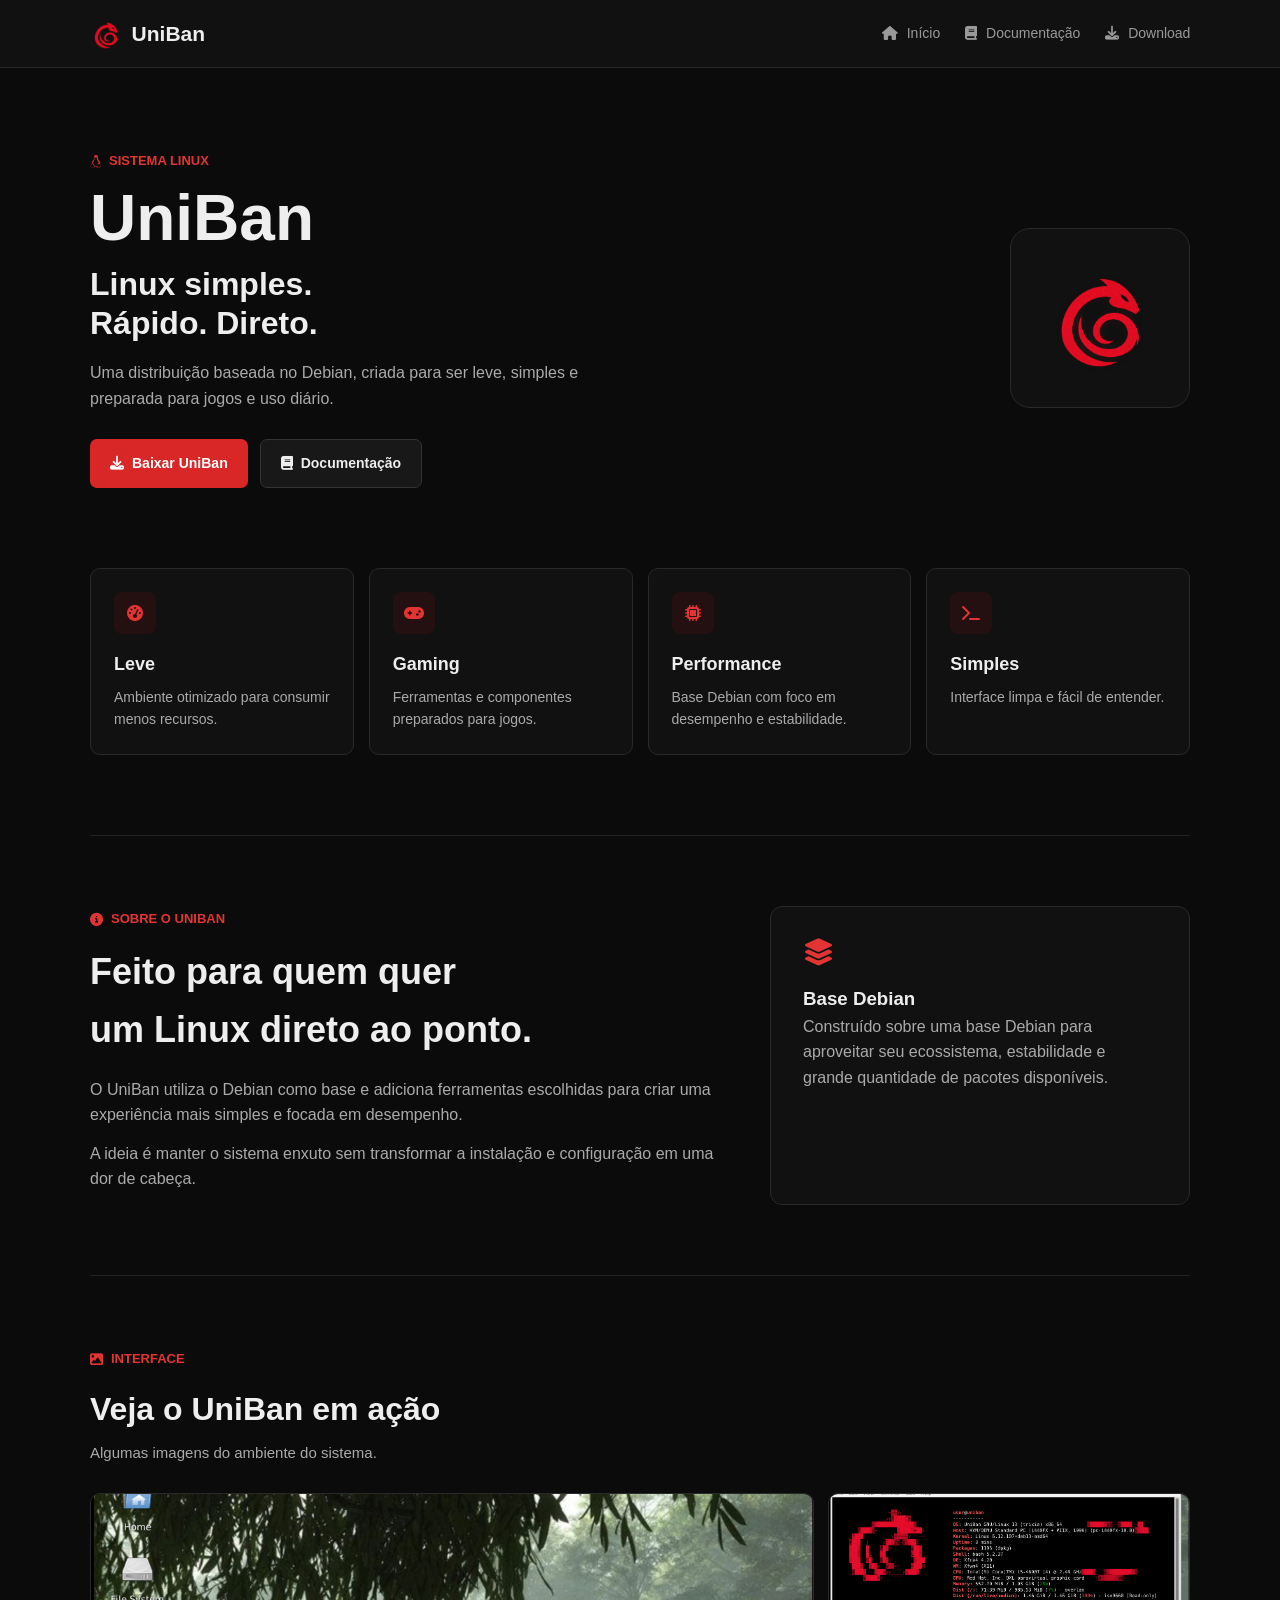
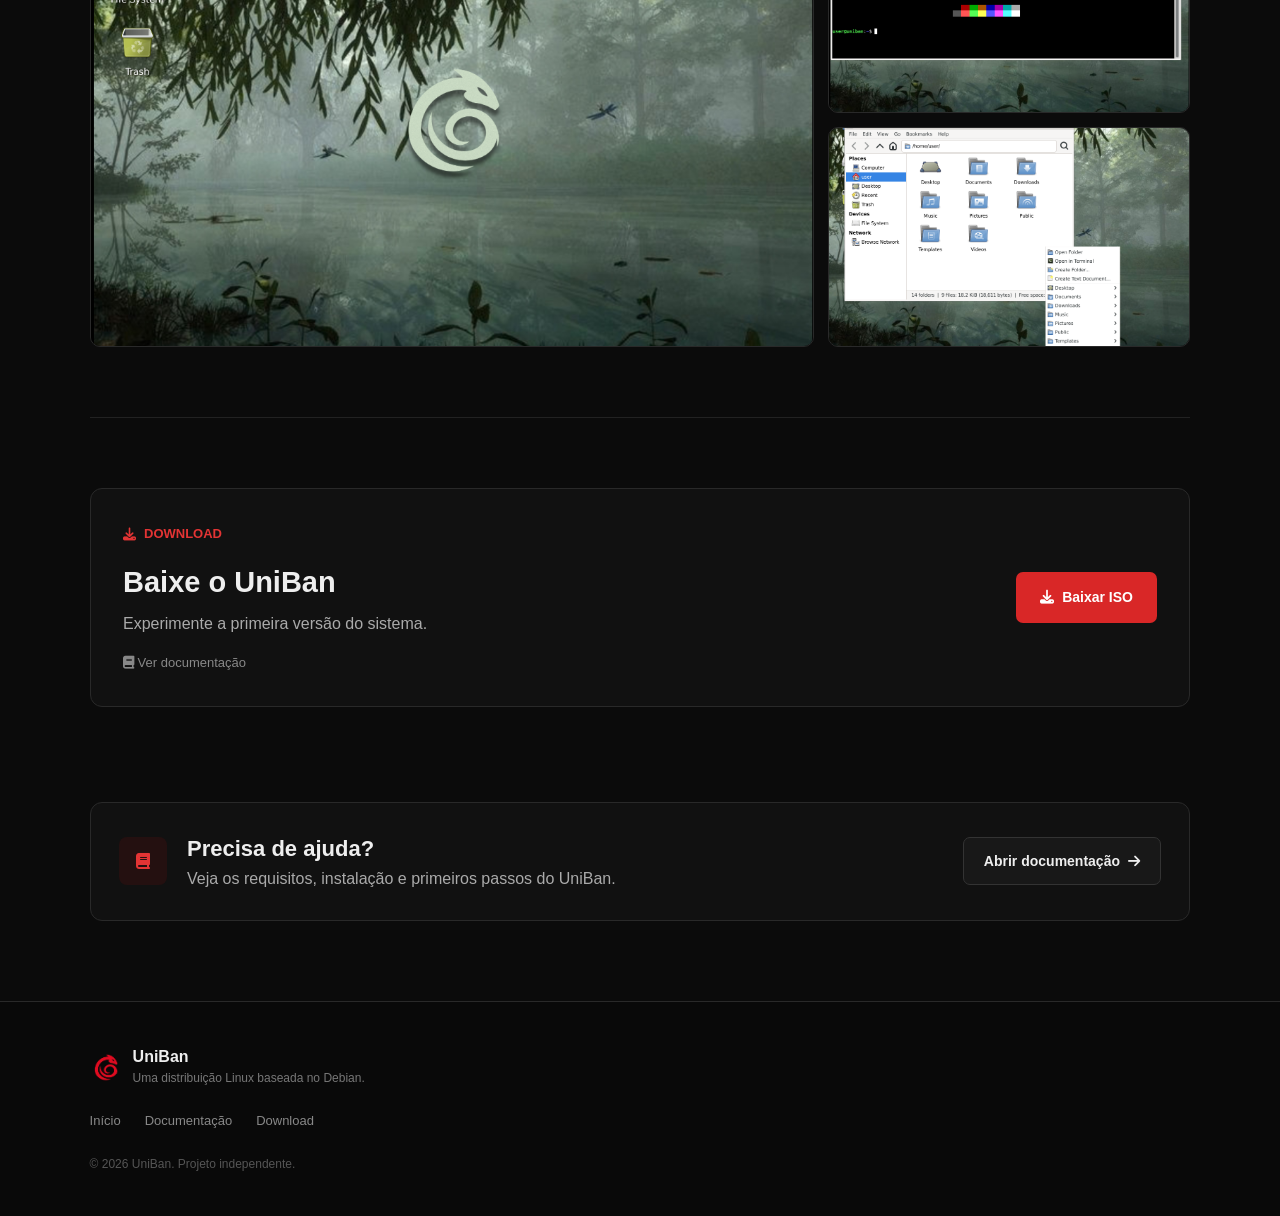
==== index.html @ 5420e9c3 "Add files via upload" ====
<!DOCTYPE html>
<html lang="pt-BR">

<head>
  <meta charset="UTF-8">
  <meta name="viewport" content="width=device-width, initial-scale=1.0">

  <title>UniBan — Sistema Linux</title>

  <link rel="stylesheet"
    href="https://cdnjs.cloudflare.com/ajax/libs/font-awesome/6.5.2/css/all.min.css">

  <link rel="stylesheet" href="style.css">
</head>

<body>

  <!-- =========================
       TOPO
       ========================= -->

  <header class="topbar">

    <a href="index.html" class="brand">
      <img src="assets/logo.png" alt="UniBan">
      <span>UniBan</span>
    </a>

    <nav>
      <a href="index.html">
        <i class="fa-solid fa-house"></i>
        Início
      </a>

      <a href="documentacao.html">
        <i class="fa-solid fa-book"></i>
        Documentação
      </a>

      <a href="#download">
        <i class="fa-solid fa-download"></i>
        Download
      </a>
    </nav>

  </header>


  <main>

    <!-- =========================
         HERO
         ========================= -->

    <section class="hero">

      <div class="hero-text">

        <div class="tag">
          <i class="fa-brands fa-linux"></i>
          SISTEMA LINUX
        </div>

        <h1>UniBan</h1>

        <h2>
          Linux simples.
          <br>
          Rápido. Direto.
        </h2>

        <p>
          Uma distribuição baseada no Debian, criada para ser
          leve, simples e preparada para jogos e uso diário.
        </p>

        <div class="hero-buttons">

          <a
            class="download"
            href="downloads/uniban-v0.1.iso"
            download
          >
            <i class="fa-solid fa-download"></i>
            Baixar UniBan
          </a>

          <a
            class="secondary"
            href="documentacao.html"
          >
            <i class="fa-solid fa-book"></i>
            Documentação
          </a>

        </div>

      </div>


      <div class="hero-logo">
        <img src="assets/logo.png" alt="Logo UniBan">
      </div>

    </section>


    <!-- =========================
         RECURSOS
         ========================= -->

    <section class="features">

      <article>

        <div class="icon">
          <i class="fa-solid fa-gauge-high"></i>
        </div>

        <h3>Leve</h3>

        <p>
          Ambiente otimizado para consumir menos recursos.
        </p>

      </article>


      <article>

        <div class="icon">
          <i class="fa-solid fa-gamepad"></i>
        </div>

        <h3>Gaming</h3>

        <p>
          Ferramentas e componentes preparados para jogos.
        </p>

      </article>


      <article>

        <div class="icon">
          <i class="fa-solid fa-microchip"></i>
        </div>

        <h3>Performance</h3>

        <p>
          Base Debian com foco em desempenho e estabilidade.
        </p>

      </article>


      <article>

        <div class="icon">
          <i class="fa-solid fa-terminal"></i>
        </div>

        <h3>Simples</h3>

        <p>
          Interface limpa e fácil de entender.
        </p>

      </article>

    </section>


    <!-- =========================
         SOBRE
         ========================= -->

    <section class="about">

      <div>

        <div class="section-tag">
          <i class="fa-solid fa-circle-info"></i>
          SOBRE O UNIBAN
        </div>

        <h2>
          Feito para quem quer
          <br>
          um Linux direto ao ponto.
        </h2>

        <p>
          O UniBan utiliza o Debian como base e adiciona
          ferramentas escolhidas para criar uma experiência
          mais simples e focada em desempenho.
        </p>

        <p>
          A ideia é manter o sistema enxuto sem transformar
          a instalação e configuração em uma dor de cabeça.
        </p>

      </div>


      <div class="about-card">

        <i class="fa-solid fa-layer-group"></i>

        <h3>Base Debian</h3>

        <p>
          Construído sobre uma base Debian para aproveitar
          seu ecossistema, estabilidade e grande quantidade
          de pacotes disponíveis.
        </p>

      </div>

    </section>


    <!-- =========================
         GALERIA
         ========================= -->

    <section class="gallery">

      <div class="section-heading">

        <div class="section-tag">
          <i class="fa-solid fa-image"></i>
          INTERFACE
        </div>

        <h2>Veja o UniBan em ação</h2>

        <p>
          Algumas imagens do ambiente do sistema.
        </p>

      </div>


      <div class="gallery-grid">

        <img
          src="assets/desktop-1.png"
          alt="Desktop do UniBan"
        >

        <img
          src="assets/desktop-2.png"
          alt="Área de trabalho do UniBan"
        >

        <img
          src="assets/desktop-3.png"
          alt="Aplicativos do UniBan"
        >

      </div>

    </section>


    <!-- =========================
         DOWNLOAD
         ========================= -->

    <section
      class="download-section"
      id="download"
    >

      <div class="download-box">

        <div>

          <div class="section-tag">
            <i class="fa-solid fa-download"></i>
            DOWNLOAD
          </div>

          <h2>Baixe o UniBan</h2>

          <p>
            Experimente a primeira versão do sistema.
          </p>

          <div class="small-links">

            <a href="documentacao.html">
              <i class="fa-solid fa-book"></i>
              Ver documentação
            </a>

          </div>

        </div>


        <a
          class="download big"
          href="downloads/uniban-v0.1.iso"
          download
        >
          <i class="fa-solid fa-download"></i>
          Baixar ISO
        </a>

      </div>

    </section>


    <!-- =========================
         DOCUMENTAÇÃO
         ========================= -->

    <section class="docs">

      <div class="docs-icon">
        <i class="fa-solid fa-book"></i>
      </div>

      <div>

        <h2>Precisa de ajuda?</h2>

        <p>
          Veja os requisitos, instalação e primeiros passos
          do UniBan.
        </p>

      </div>

      <a
        class="secondary"
        href="documentacao.html"
      >
        Abrir documentação
        <i class="fa-solid fa-arrow-right"></i>
      </a>

    </section>

  </main>


  <!-- =========================
       RODAPÉ
       ========================= -->

  <footer>

    <div class="footer-brand">

      <img
        src="assets/logo.png"
        alt="UniBan"
      >

      <div>
        <strong>UniBan</strong>
        <span>Uma distribuição Linux baseada no Debian.</span>
      </div>

    </div>


    <div class="footer-links">

      <a href="index.html">
        Início
      </a>

      <a href="documentacao.html">
        Documentação
      </a>

      <a href="#download">
        Download
      </a>

    </div>


    <div class="copyright">
      © 2026 UniBan. Projeto independente.
    </div>

  </footer>

</body>
</html>
---- style.css ----
/* =========================
   UNIBAN
   ========================= */

* {
  box-sizing: border-box;
  margin: 0;
  padding: 0;
}

html {
  scroll-behavior: smooth;
}

body {
  font-family: Arial, Helvetica, sans-serif;
  background: #0b0b0b;
  color: #eeeeee;
  line-height: 1.6;
  font-size: 16px;
}

img {
  max-width: 100%;
}

a {
  color: inherit;
  text-decoration: none;
}

p {
  color: #aaaaaa;
}


/* =========================
   TOPO
   ========================= */

.topbar {
  height: 68px;
  width: 100%;

  padding: 0 7%;

  display: flex;
  align-items: center;
  justify-content: space-between;

  background: #111111;
  border-bottom: 1px solid #292929;

  position: sticky;
  top: 0;
  z-index: 100;
}

.brand {
  display: flex;
  align-items: center;
  gap: 10px;

  font-size: 21px;
  font-weight: bold;
}

.brand img {
  width: 32px !important;
  height: 32px !important;

  object-fit: contain;
}

nav {
  display: flex;
  align-items: center;
  gap: 25px;
}

nav a {
  color: #999999;
  font-size: 14px;
  transition: 0.2s;
}

nav a:hover {
  color: #e33434;
}

nav i {
  margin-right: 5px;
}


/* =========================
   CONTEÚDO
   ========================= */

main {
  width: 90%;
  max-width: 1100px;
  margin: 0 auto;
}


/* =========================
   HERO
   ========================= */

.hero {
  min-height: 500px;

  display: flex;
  align-items: center;
  justify-content: space-between;

  gap: 50px;
}

.hero-text {
  max-width: 620px;
}

.tag,
.section-tag {
  display: inline-flex;
  align-items: center;
  gap: 8px;

  color: #e33434;

  font-size: 13px;
  font-weight: bold;

  margin-bottom: 14px;
}

.hero h1 {
  font-size: 64px;
  line-height: 1;

  margin-bottom: 15px;
}

.hero h2 {
  font-size: 32px;
  line-height: 1.2;

  margin-bottom: 18px;
}

.hero p {
  max-width: 550px;
  font-size: 16px;
}

.hero-logo {
  width: 180px !important;
  height: 180px !important;

  flex-shrink: 0;

  display: flex;
  align-items: center;
  justify-content: center;

  background: #111111;

  border: 1px solid #292929;
  border-radius: 20px;
}

.hero-logo img {
  width: 110px !important;
  height: 110px !important;

  object-fit: contain;
}


/* =========================
   BOTÕES
   ========================= */

.hero-buttons {
  display: flex;
  gap: 12px;

  margin-top: 28px;
}

.download,
.secondary {
  display: inline-flex;

  align-items: center;
  justify-content: center;

  gap: 8px;

  padding: 12px 20px;

  border-radius: 7px;

  font-size: 14px;
  font-weight: bold;

  transition: 0.2s;
}

.download {
  background: #d92727;
  color: white;
}

.download:hover {
  background: #ef3939;
  transform: translateY(-2px);
}

.secondary {
  background: #181818;

  border: 1px solid #333333;

  color: #eeeeee;
}

.secondary:hover {
  border-color: #d92727;
}

.download.big {
  padding: 14px 24px;
}


/* =========================
   CARDS
   ========================= */

.features {
  display: grid;

  grid-template-columns: repeat(4, 1fr);

  gap: 15px;

  margin-bottom: 80px;
}

.features article {
  padding: 23px;

  background: #111111;

  border: 1px solid #292929;
  border-radius: 10px;
}

.icon {
  width: 42px;
  height: 42px;

  display: flex;
  align-items: center;
  justify-content: center;

  background: #241010;
  color: #e33434;

  border-radius: 8px;

  margin-bottom: 16px;
}

.features h3 {
  font-size: 18px;
  margin-bottom: 7px;
}

.features p {
  font-size: 14px;
}


/* =========================
   SOBRE
   ========================= */

.about {
  display: grid;

  grid-template-columns: 1.5fr 1fr;

  gap: 50px;

  padding: 70px 0;

  border-top: 1px solid #222222;
}

.about h2 {
  font-size: 36px;
  margin-bottom: 18px;
}

.about p {
  margin-bottom: 13px;
}

.about-card {
  padding: 32px;

  background: #111111;

  border: 1px solid #292929;
  border-radius: 12px;
}

.about-card i {
  font-size: 27px;

  color: #e33434;

  margin-bottom: 18px;
}


/* =========================
   GALERIA
   ========================= */

.gallery {
  padding: 70px 0;

  border-top: 1px solid #222222;
}

.section-heading {
  margin-bottom: 28px;
}

.section-heading h2 {
  font-size: 32px;
  margin-bottom: 6px;
}

.section-heading p {
  font-size: 15px;
}

.gallery-grid {
  display: grid;

  grid-template-columns: 2fr 1fr;

  gap: 14px;
}

.gallery-grid img {
  width: 100% !important;

  height: 220px !important;

  display: block;

  object-fit: cover;

  background: #111111;

  border: 1px solid #292929;
  border-radius: 10px;

  transition: 0.2s;
}

.gallery-grid img:first-child {
  grid-row: span 2;

  height: 454px !important;
}

.gallery-grid img:hover {
  transform: translateY(-3px);

  border-color: #555555;
}


/* =========================
   DOWNLOAD
   ========================= */

.download-section {
  padding: 70px 0;

  border-top: 1px solid #222222;
}

.download-box {
  padding: 32px;

  display: flex;

  align-items: center;
  justify-content: space-between;

  gap: 25px;

  background: #111111;

  border: 1px solid #292929;
  border-radius: 12px;
}

.download-box h2 {
  font-size: 29px;

  margin-bottom: 6px;
}

.small-links {
  display: flex;
  gap: 24px;

  margin-top: 16px;
}

.small-links a {
  color: #888888;
  font-size: 13px;
}

.small-links a:hover {
  color: #e33434;
}


/* =========================
   DOCUMENTAÇÃO CARD
   ========================= */

.docs {
  margin: 25px 0 80px;

  padding: 28px;

  display: flex;

  align-items: center;

  gap: 20px;

  background: #111111;

  border: 1px solid #292929;
  border-radius: 12px;
}

.docs-icon {
  width: 48px;
  height: 48px;

  min-width: 48px;

  display: flex;
  align-items: center;
  justify-content: center;

  background: #241010;
  color: #e33434;

  border-radius: 8px;
}

.docs h2 {
  font-size: 22px;
}

.docs .secondary {
  margin-left: auto;
}


/* =========================
   DOCUMENTAÇÃO
   ========================= */

.docs-hero {
  padding: 90px 0 55px;

  border-bottom: 1px solid #222222;
}

.docs-hero h1 {
  font-size: 46px;

  line-height: 1.1;

  margin-bottom: 13px;
}

.docs-hero p {
  font-size: 17px;

  max-width: 650px;
}

.docs-section {
  padding: 58px 0;

  border-bottom: 1px solid #222222;
}

.docs-title {
  display: flex;

  align-items: center;

  gap: 14px;

  margin-bottom: 23px;
}

.docs-title > i {
  width: 44px;
  height: 44px;

  display: flex;

  align-items: center;
  justify-content: center;

  background: #241010;
  color: #e33434;

  border-radius: 8px;
}

.docs-title h2 {
  font-size: 26px;
}

.docs-title p {
  font-size: 13px;
}

.docs-section > p {
  max-width: 800px;

  margin-bottom: 14px;
}


/* =========================
   REQUISITOS
   ========================= */

.requirements {
  display: grid;

  grid-template-columns: repeat(2, 1fr);

  gap: 14px;
}

.requirement {
  display: flex;

  gap: 17px;

  padding: 21px;

  background: #111111;

  border: 1px solid #292929;

  border-radius: 9px;
}

.requirement > i {
  color: #e33434;

  font-size: 21px;

  margin-top: 3px;
}

.requirement div {
  display: flex;

  flex-direction: column;
}

.requirement strong {
  margin-bottom: 3px;
}

.requirement span {
  color: #999999;

  font-size: 14px;
}


/* =========================
   PASSOS
   ========================= */

.steps {
  list-style: none;

  counter-reset: steps;
}

.steps li {
  counter-increment: steps;

  position: relative;

  padding: 19px 19px 19px 62px;

  margin-bottom: 11px;

  background: #111111;

  border: 1px solid #292929;

  border-radius: 9px;
}

.steps li::before {
  content: counter(steps);

  position: absolute;

  left: 19px;
  top: 19px;

  width: 29px;
  height: 29px;

  display: flex;

  align-items: center;
  justify-content: center;

  background: #241010;

  color: #e33434;

  border-radius: 50%;

  font-weight: bold;
}

.steps strong {
  display: block;

  margin-bottom: 4px;
}

.steps p {
  font-size: 14px;
}


/* =========================
   INFO
   ========================= */

.info-grid {
  display: grid;

  grid-template-columns: repeat(3, 1fr);

  gap: 14px;
}

.info-grid article {
  padding: 24px;

  background: #111111;

  border: 1px solid #292929;

  border-radius: 9px;
}

.info-grid i {
  color: #e33434;

  font-size: 23px;

  margin-bottom: 13px;
}

.info-grid h3 {
  font-size: 18px;

  margin-bottom: 7px;
}

.info-grid p {
  font-size: 14px;
}


/* =========================
   RODAPÉ
   ========================= */

footer {
  padding: 42px 7%;

  border-top: 1px solid #292929;

  background: #090909;
}

.footer-brand {
  display: flex;

  align-items: center;

  gap: 11px;
}

.footer-brand img {
  width: 32px !important;
  height: 32px !important;

  object-fit: contain;
}

.footer-brand div {
  display: flex;

  flex-direction: column;
}

.footer-brand span {
  color: #777777;

  font-size: 12px;
}

.footer-links {
  display: flex;

  gap: 24px;

  margin: 23px 0;
}

.footer-links a {
  color: #888888;

  font-size: 13px;
}

.footer-links a:hover {
  color: #e33434;
}

.copyright {
  color: #555555;

  font-size: 12px;
}


/* =========================
   CELULAR
   ========================= */

@media (max-width: 850px) {

  .topbar {
    padding: 0 5%;
  }

  .hero {
    flex-direction: column;

    align-items: flex-start;

    padding: 70px 0;
  }

  .hero-logo {
    width: 150px !important;
    height: 150px !important;
  }

  .hero-logo img {
    width: 90px !important;
    height: 90px !important;
  }

  .features {
    grid-template-columns: repeat(2, 1fr);
  }

  .about {
    grid-template-columns: 1fr;
  }

  .download-box {
    flex-direction: column;

    align-items: flex-start;
  }

  .requirements {
    grid-template-columns: 1fr;
  }

  .info-grid {
    grid-template-columns: 1fr;
  }
}


@media (max-width: 600px) {

  .topbar {
    height: auto;

    padding: 17px 5%;

    flex-direction: column;

    gap: 14px;
  }

  nav {
    flex-wrap: wrap;

    justify-content: center;

    gap: 12px;
  }

  .hero h1 {
    font-size: 52px;
  }

  .hero h2 {
    font-size: 27px;
  }

  .hero-buttons {
    flex-direction: column;

    align-items: stretch;
  }

  .features {
    grid-template-columns: 1fr;
  }

  .docs {
    flex-direction: column;

    align-items: flex-start;
  }

  .docs .secondary {
    margin-left: 0;
  }

  .docs-hero h1 {
    font-size: 37px;
  }

  .gallery-grid {
    grid-template-columns: 1fr;
  }

  .gallery-grid img,
  .gallery-grid img:first-child {
    height: 230px !important;

    grid-row: auto;
  }

  .small-links {
    flex-direction: column;

    gap: 9px;
  }

}
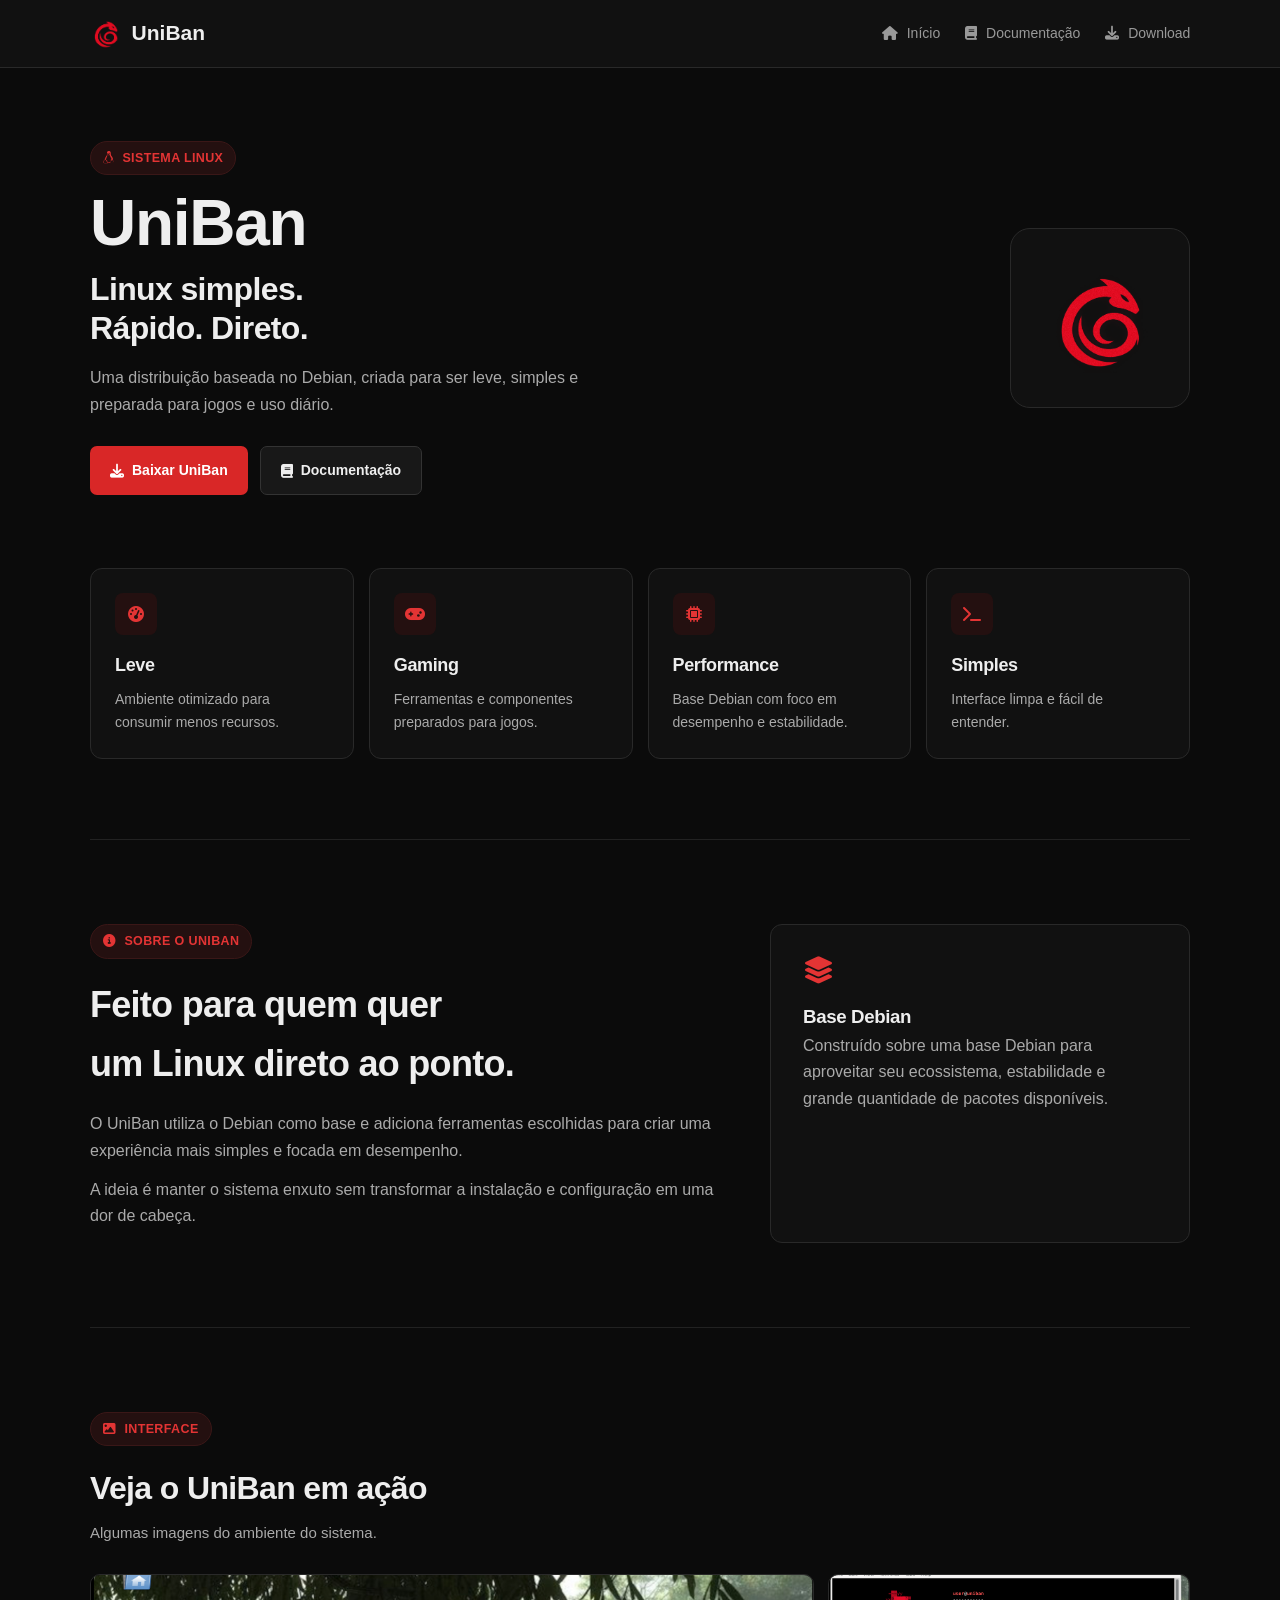
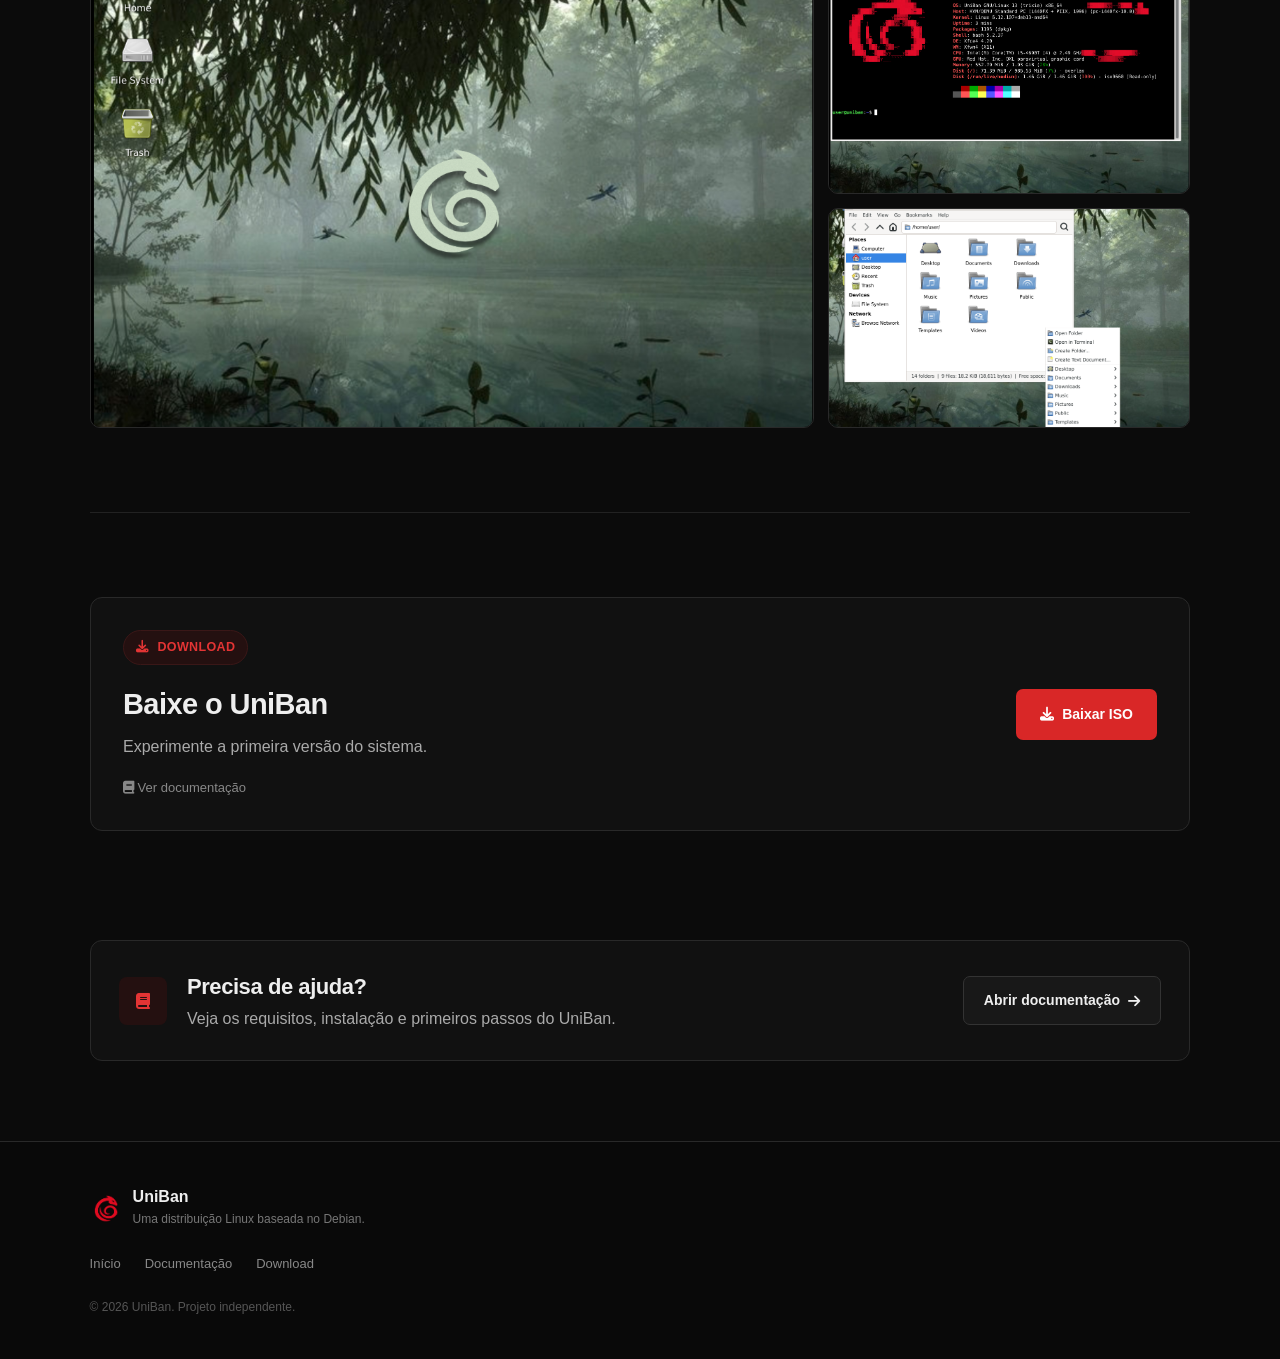
==== commit a40939f1: "Add files via upload" ====
--- a/index.html
+++ b/index.html
@@ -5,7 +5,8 @@
   <meta charset="UTF-8">
   <meta name="viewport" content="width=device-width, initial-scale=1.0">
 
-  <title>UniBan — Sistema Linux</title>
+  <title>UniBan — Linux</title>
+  <link rel="icon" type="image/png" href="assets/logo.png">
 
   <link rel="stylesheet"
     href="https://cdnjs.cloudflare.com/ajax/libs/font-awesome/6.5.2/css/all.min.css">
@@ -78,7 +79,7 @@
 
           <a
             class="download"
-            href="downloads/uniban-v0.1.iso"
+            href="https://github.com/slipppp/Uniban/releases/download/Uniban/uniban-v0.1.iso"
             download
           >
             <i class="fa-solid fa-download"></i>
@@ -245,26 +246,82 @@
       </div>
 
 
-      <div class="gallery-grid">
-
-        <img
-          src="assets/desktop-1.png"
-          alt="Desktop do UniBan"
+      <div class="gallery-grid" id="gallery">
+
+        <button
+          class="gallery-item"
+          type="button"
+          data-index="0"
+          data-src="assets/desktop-1.png"
+          data-title="Desktop do UniBan"
         >
-
-        <img
-          src="assets/desktop-2.png"
-          alt="Área de trabalho do UniBan"
+          <img
+            src="assets/desktop-1.png"
+            alt="Desktop do UniBan"
+            loading="lazy"
+          >
+        </button>
+
+        <button
+          class="gallery-item"
+          type="button"
+          data-index="1"
+          data-src="assets/desktop-2.png"
+          data-title="Console do UniBan"
         >
-
-        <img
-          src="assets/desktop-3.png"
-          alt="Aplicativos do UniBan"
+          <img
+            src="assets/desktop-2.png"
+            alt="Área de trabalho do UniBan"
+            loading="lazy"
+          >
+        </button>
+
+        <button
+          class="gallery-item"
+          type="button"
+          data-index="2"
+          data-src="assets/desktop-3.png"
+          data-title="Interface do UniBan"
         >
-
-      </div>
-
-    </section>
+          <img
+            src="assets/desktop-3.png"
+            alt="Aplicativos do UniBan"
+            loading="lazy"
+          >
+        </button>
+
+      </div>
+
+    </section>
+
+
+    <!-- =========================
+         LIGHTBOX (VISUALIZAÇÃO AMPLIADA)
+         ========================= -->
+
+    <div class="lightbox" id="lightbox" aria-hidden="true">
+
+      <button class="lightbox-close" id="lightboxClose" type="button" aria-label="Fechar">
+        <i class="fa-solid fa-xmark"></i>
+      </button>
+
+      <button class="lightbox-prev" id="lightboxPrev" type="button" aria-label="Imagem anterior">
+        <i class="fa-solid fa-chevron-left"></i>
+      </button>
+
+      <figure class="lightbox-figure">
+        <img id="lightboxImg" src="" alt="">
+        <figcaption class="lightbox-caption">
+          <span id="lightboxTitle"></span>
+          <span class="lightbox-count" id="lightboxCount"></span>
+        </figcaption>
+      </figure>
+
+      <button class="lightbox-next" id="lightboxNext" type="button" aria-label="Próxima imagem">
+        <i class="fa-solid fa-chevron-right"></i>
+      </button>
+
+    </div>
 
 
     <!-- =========================
@@ -395,5 +452,7 @@
 
   </footer>
 
+  <script src="script.js"></script>
+
 </body>
 </html>
--- a/style.css
+++ b/style.css
@@ -12,12 +12,27 @@
   scroll-behavior: smooth;
 }
 
+:root {
+  --bg: #0b0b0b;
+  --bg-alt: #111111;
+  --bg-alt-2: #151515;
+  --border: #292929;
+  --text: #eeeeee;
+  --text-muted: #aaaaaa;
+  --text-faint: #888888;
+  --accent: #e33434;
+  --accent-hover: #ef3939;
+  --accent-soft: #241010;
+}
+
 body {
-  font-family: Arial, Helvetica, sans-serif;
-  background: #0b0b0b;
-  color: #eeeeee;
-  line-height: 1.6;
+  font-family: -apple-system, BlinkMacSystemFont, "Segoe UI", Roboto,
+    "Helvetica Neue", Arial, sans-serif;
+  background: var(--bg);
+  color: var(--text);
+  line-height: 1.65;
   font-size: 16px;
+  -webkit-font-smoothing: antialiased;
 }
 
 img {
@@ -30,7 +45,12 @@
 }
 
 p {
-  color: #aaaaaa;
+  color: var(--text-muted);
+}
+
+h1, h2, h3 {
+  letter-spacing: -0.02em;
+  font-weight: 800;
 }
 
 
@@ -63,6 +83,12 @@
 
   font-size: 21px;
   font-weight: bold;
+
+  transition: opacity 0.2s;
+}
+
+.brand:hover {
+  opacity: 0.85;
 }
 
 .brand img {
@@ -130,10 +156,17 @@
 
   color: #e33434;
 
-  font-size: 13px;
+  font-size: 12.5px;
   font-weight: bold;
-
-  margin-bottom: 14px;
+  letter-spacing: 0.03em;
+
+  padding: 6px 12px;
+
+  background: #241010;
+  border: 1px solid #3a1717;
+  border-radius: 999px;
+
+  margin-bottom: 16px;
 }
 
 .hero h1 {
@@ -251,12 +284,20 @@
 }
 
 .features article {
-  padding: 23px;
+  padding: 24px;
 
   background: #111111;
 
   border: 1px solid #292929;
-  border-radius: 10px;
+  border-radius: 12px;
+
+  transition: 0.2s;
+}
+
+.features article:hover {
+  border-color: #3a3a3a;
+  transform: translateY(-3px);
+  box-shadow: 0 10px 24px rgba(0, 0, 0, 0.35);
 }
 
 .icon {
@@ -296,7 +337,7 @@
 
   gap: 50px;
 
-  padding: 70px 0;
+  padding: 84px 0;
 
   border-top: 1px solid #222222;
 }
@@ -333,7 +374,7 @@
    ========================= */
 
 .gallery {
-  padding: 70px 0;
+  padding: 84px 0;
 
   border-top: 1px solid #222222;
 }
@@ -359,42 +400,200 @@
   gap: 14px;
 }
 
-.gallery-grid img {
-  width: 100% !important;
-
-  height: 220px !important;
+.gallery-item {
+  position: relative;
 
   display: block;
-
-  object-fit: cover;
+  width: 100%;
+  height: 220px;
+
+  padding: 0;
 
   background: #111111;
 
   border: 1px solid #292929;
   border-radius: 10px;
 
+  overflow: hidden;
+
+  cursor: pointer;
   transition: 0.2s;
 }
 
-.gallery-grid img:first-child {
+.gallery-item img {
+  width: 100%;
+  height: 100%;
+
+  display: block;
+
+  object-fit: cover;
+
+  transition: transform 0.35s;
+}
+
+.gallery-item:first-child {
   grid-row: span 2;
 
-  height: 454px !important;
-}
-
-.gallery-grid img:hover {
+  height: 454px;
+}
+
+.gallery-item:hover {
   transform: translateY(-3px);
 
   border-color: #555555;
 }
 
+.gallery-item:hover img {
+  transform: scale(1.05);
+}
+
+.gallery-item::after {
+  content: "\f00e";
+  font-family: "Font Awesome 6 Free";
+  font-weight: 900;
+
+  position: absolute;
+  inset: 0;
+
+  display: flex;
+  align-items: center;
+  justify-content: center;
+
+  font-size: 22px;
+  color: #ffffff;
+
+  background: rgba(0, 0, 0, 0);
+
+  opacity: 0;
+  transition: 0.2s;
+}
+
+.gallery-item:hover::after {
+  opacity: 1;
+  background: rgba(0, 0, 0, 0.35);
+}
+
+.gallery-item:focus-visible {
+  outline: 2px solid var(--accent);
+  outline-offset: 2px;
+}
+
+
+/* =========================
+   LIGHTBOX
+   ========================= */
+
+.lightbox {
+  position: fixed;
+  inset: 0;
+
+  display: none;
+
+  align-items: center;
+  justify-content: center;
+
+  background: rgba(0, 0, 0, 0.92);
+
+  z-index: 300;
+
+  padding: 24px;
+}
+
+.lightbox.open {
+  display: flex;
+}
+
+.lightbox-figure {
+  display: flex;
+  flex-direction: column;
+  align-items: center;
+
+  max-width: min(1000px, 92vw);
+  max-height: 90vh;
+}
+
+.lightbox-figure img {
+  max-width: 100%;
+  max-height: 74vh;
+
+  object-fit: contain;
+
+  border: 1px solid #292929;
+  border-radius: 10px;
+
+  background: #111111;
+}
+
+.lightbox-caption {
+  display: flex;
+  align-items: center;
+  gap: 10px;
+
+  margin-top: 16px;
+
+  color: #cccccc;
+  font-size: 14px;
+  text-align: center;
+}
+
+.lightbox-caption .lightbox-count {
+  color: var(--text-faint);
+  font-size: 12px;
+}
+
+.lightbox-close,
+.lightbox-prev,
+.lightbox-next {
+  position: fixed;
+
+  width: 44px;
+  height: 44px;
+
+  display: flex;
+  align-items: center;
+  justify-content: center;
+
+  background: rgba(255, 255, 255, 0.06);
+  color: #ffffff;
+
+  border: 1px solid rgba(255, 255, 255, 0.15);
+  border-radius: 50%;
+
+  cursor: pointer;
+  transition: 0.2s;
+}
+
+.lightbox-close:hover,
+.lightbox-prev:hover,
+.lightbox-next:hover {
+  background: var(--accent);
+  border-color: var(--accent);
+}
+
+.lightbox-close {
+  top: 20px;
+  right: 20px;
+}
+
+.lightbox-prev {
+  left: 20px;
+  top: 50%;
+  transform: translateY(-50%);
+}
+
+.lightbox-next {
+  right: 20px;
+  top: 50%;
+  transform: translateY(-50%);
+}
+
 
 /* =========================
    DOWNLOAD
    ========================= */
 
 .download-section {
-  padding: 70px 0;
+  padding: 84px 0;
 
   border-top: 1px solid #222222;
 }
@@ -509,9 +708,15 @@
 }
 
 .docs-section {
-  padding: 58px 0;
-
-  border-bottom: 1px solid #222222;
+  padding: 46px 0;
+
+  border-bottom: 1px solid #1c1c1c;
+
+  scroll-margin-top: 100px;
+}
+
+.docs-content > .docs-section:last-child {
+  border-bottom: none;
 }
 
 .docs-title {
@@ -555,6 +760,175 @@
 
 
 /* =========================
+   SIDEBAR DA DOCUMENTAÇÃO
+   ========================= */
+
+.docs-layout {
+  display: grid;
+  grid-template-columns: 240px 1fr;
+  gap: 46px;
+
+  align-items: start;
+
+  padding: 40px 0 0;
+}
+
+.docs-sidebar {
+  position: sticky;
+  top: 88px;
+
+  display: flex;
+  flex-direction: column;
+  gap: 4px;
+
+  padding: 16px;
+
+  background: var(--bg-alt);
+  border: 1px solid var(--border);
+  border-radius: 12px;
+
+  transition: width 0.2s;
+}
+
+.docs-sidebar-head {
+  display: flex;
+  align-items: center;
+  justify-content: space-between;
+
+  padding: 4px 6px 12px;
+
+  border-bottom: 1px solid var(--border);
+  margin-bottom: 8px;
+}
+
+.docs-sidebar-head span {
+  font-size: 12px;
+  font-weight: bold;
+  letter-spacing: 0.05em;
+  color: var(--text-faint);
+  text-transform: uppercase;
+}
+
+.docs-collapse-btn {
+  width: 30px;
+  height: 30px;
+
+  display: flex;
+  align-items: center;
+  justify-content: center;
+
+  background: transparent;
+  color: var(--text-faint);
+
+  border: 1px solid var(--border);
+  border-radius: 7px;
+
+  cursor: pointer;
+  transition: 0.2s;
+}
+
+.docs-collapse-btn:hover {
+  color: var(--accent);
+  border-color: var(--accent);
+}
+
+.docs-mobile-toggle {
+  width: 100%;
+
+  align-items: center;
+  justify-content: center;
+  gap: 10px;
+
+  padding: 13px;
+
+  background: var(--bg-alt);
+  color: var(--text);
+
+  border: 1px solid var(--border);
+  border-radius: 10px;
+
+  font-size: 14px;
+  font-weight: bold;
+
+  cursor: pointer;
+}
+
+.docs-mobile-toggle:hover {
+  border-color: var(--accent);
+  color: var(--accent);
+}
+
+.docs-sidebar nav {
+  display: flex;
+  flex-direction: column;
+  gap: 2px;
+}
+
+.docs-sidebar nav a {
+  display: flex;
+  align-items: center;
+  gap: 12px;
+
+  padding: 10px 12px;
+
+  color: var(--text-faint);
+  font-size: 14px;
+
+  border-left: 2px solid transparent;
+  border-radius: 7px;
+
+  transition: 0.15s;
+  white-space: nowrap;
+  overflow: hidden;
+}
+
+.docs-sidebar nav a i {
+  width: 16px;
+  text-align: center;
+  color: var(--text-faint);
+  flex-shrink: 0;
+}
+
+.docs-sidebar nav a:hover {
+  color: var(--text);
+  background: #1a1a1a;
+}
+
+.docs-sidebar nav a.active {
+  color: var(--accent);
+  background: var(--accent-soft);
+  border-left-color: var(--accent);
+}
+
+.docs-sidebar nav a.active i {
+  color: var(--accent);
+}
+
+/* recolhida (desktop) */
+.docs-sidebar.collapsed {
+  width: 60px;
+}
+
+.docs-sidebar.collapsed .docs-sidebar-head span,
+.docs-sidebar.collapsed nav a span {
+  display: none;
+}
+
+.docs-sidebar.collapsed nav a {
+  justify-content: center;
+  padding: 10px;
+}
+
+.docs-mobile-toggle {
+  display: none;
+}
+
+.docs-overlay {
+  display: none;
+}
+
+
+/* =========================
    REQUISITOS
    ========================= */
 
@@ -821,6 +1195,71 @@
   .info-grid {
     grid-template-columns: 1fr;
   }
+
+  /* sidebar de documentação vira gaveta */
+  .docs-layout {
+    grid-template-columns: 1fr;
+    padding-top: 20px;
+  }
+
+  .docs-mobile-toggle {
+    display: flex;
+  }
+
+  .docs-sidebar {
+    position: fixed;
+    top: 0;
+    left: 0;
+    bottom: 0;
+
+    width: 260px;
+    max-width: 78vw;
+
+    border-radius: 0;
+    border: none;
+    border-right: 1px solid var(--border);
+
+    padding-top: 20px;
+
+    transform: translateX(-100%);
+
+    z-index: 200;
+
+    overflow-y: auto;
+  }
+
+  .docs-sidebar.mobile-open {
+    transform: translateX(0);
+  }
+
+  .docs-sidebar.collapsed {
+    width: 260px;
+  }
+
+  .docs-sidebar.collapsed .docs-sidebar-head span,
+  .docs-sidebar.collapsed nav a span {
+    display: inline;
+  }
+
+  .docs-sidebar.collapsed nav a {
+    justify-content: flex-start;
+    padding: 10px 12px;
+  }
+
+  .docs-collapse-btn {
+    display: none;
+  }
+
+  .docs-overlay.open {
+    display: block;
+
+    position: fixed;
+    inset: 0;
+
+    background: rgba(0, 0, 0, 0.6);
+
+    z-index: 190;
+  }
 }
 
 
